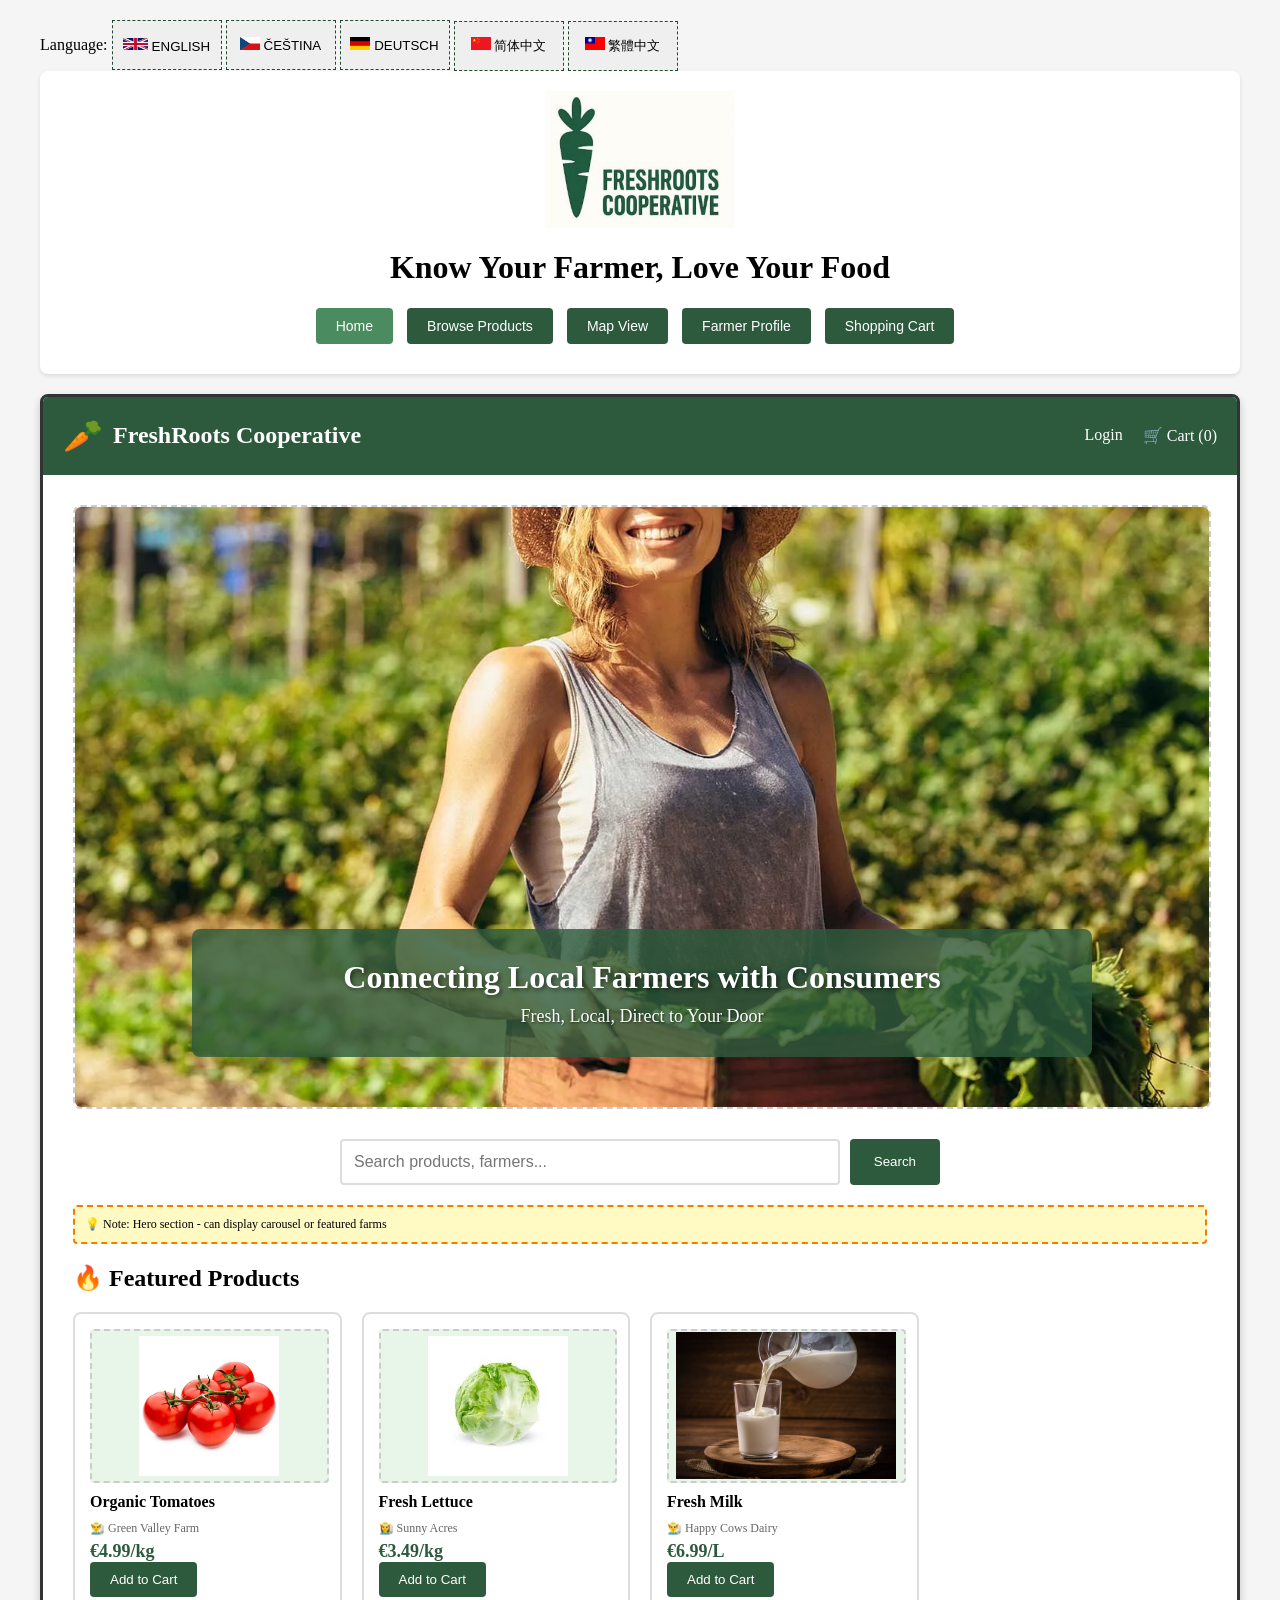
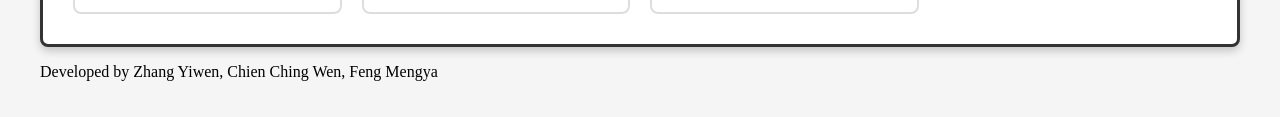
==== FreshRoots_Cooperative.html @ 84db430a "Add files via upload" ====
<!DOCTYPE html>
<html lang="en">
  <head>
    <meta charset="UTF-8" />
    <meta name="viewport" content="width=device-width, initial-scale=1.0" />
    <title>FreshRoots Paper Prototype</title>
    <link rel="stylesheet" href="style.css" />
  </head>
  <body>
    
    <div class="container">
      <div class="lan">
      <span>Language:</span>
      <button class="Language_button">
        <img src="img/language_en.png" width="25px"> ENGLISH</button>
      <button class="Language_button">
        <img src="img/language_cz.jpg" width="20px" alt=""> ČEŠTINA</button>
      <button class="Language_button">
        <img src="img/language_de.jpg" width="20px"> DEUTSCH</button>
      <button class="Language_button">
        <img src="img/language_cn.png" width="20px"> 简体中文</button>
      <button class="Language_button">
        <img src="img/language_cnt.png" width="20px"> 繁體中文</button>
    </div>
      <!-- Navigation Controls -->
      <div class="controls">
        <span>
          <img src="img/logo.png" id="logo" />
        </span>
        <h1 id="slogan">Know Your Farmer, Love Your Food</h1>
        <button onclick="showScreen('home')" class="active" id="btn-home">
          Home
        </button>
        <button onclick="showScreen('browse')" id="btn-browse">
          Browse Products
        </button>
        <button onclick="showScreen('map')" id="btn-map">Map View</button>
        <button onclick="showScreen('farmer')" id="btn-farmer">
          Farmer Profile
        </button>
        <button onclick="showScreen('cart')" id="btn-cart">
          Shopping Cart
        </button>
      </div>

      <!-- HOME PAGE -->
      <div id="home" class="screen active">
        <div class="header">
          <div class="logo">FreshRoots Cooperative</div>
          <div class="nav">
            <div class="nav-item">
                <a href="login.html">Login</a>
            </div>
            <div class="nav-item">🛒 Cart (0)</div>
          </div>
        </div>
        <div class="content">
          <div class="carousel-container">
            <div class="carousel">
              <div class="carousel-slide active">
                  <img src="img/farmer_org.jpg" alt="Fresh Vegetables">
                  <div class="carousel-caption">
                      <h1>Connecting Local Farmers with Consumers</h1>
                      <p>Fresh, Local, Direct to Your Door</p>
                  </div>
              </div>
              <div class="carousel-slide">
                  <img src="img/organic.jpg" alt="Organic Fruits">
                  <div class="carousel-caption">
                      <h1>Farm Fresh Organic Produce</h1>
                      <p>Straight from the farm to your table</p>
                  </div>
              </div>
              <div class="carousel-slide">
                  <img src="img/delivery.jpg" alt="Happy Farmers">
                  <div class="carousel-caption">
                      <h1>Fast delivery, enjoy your organic life ASAP
                      </h1>
                      <p>Building sustainable communities together</p>
                  </div>
              </div>
          </div>
          <!-- Carousel dots -->
          <div class="carousel-dots">
            <span class="dot active" onclick="goToSlide(0)"></span>
            <span class="dot" onclick="goToSlide(1)"></span>
            <span class="dot" onclick="goToSlide(2)"></span>
          </div>
        </div>

          <div class="search-bar">
            <input type="text" placeholder="Search products, farmers..." />
            <button>Search</button>
          </div>
          <div class="annotation">
            💡 Note: Hero section - can display carousel or featured farms
          </div>
          <h2>🔥 Featured Products</h2>
          <div class="product-grid">
            <div class="product-card">
              <div class="product-image">
                <img src="img/tomato.jpg" width="140px" />
              </div>
              <div class="product-name">Organic Tomatoes</div>
              <div class="farmer-info">👨‍🌾 Green Valley Farm</div>
              <div class="product-price">€4.99/kg</div>
              <button class="btn-primary">Add to Cart</button>
            </div>
            <div class="product-card">
              <div class="product-image">
                <img src="img/lettuce.jpg" width="140px">
              </div>
              <div class="product-name">Fresh Lettuce</div>
              <div class="farmer-info">👩‍🌾 Sunny Acres</div>
              <div class="product-price">€3.49/kg</div>
              <button class="btn-primary">Add to Cart</button>
            </div>
            <div class="product-card">
              <div class="product-image">
                <img src="img/milk.jpg" width="220px">
              </div>
              <div class="product-name">Fresh Milk</div>
              <div class="farmer-info">👨‍🌾 Happy Cows Dairy</div>
              <div class="product-price">€6.99/L</div>
              <button class="btn-primary">Add to Cart</button>
            </div>
          </div>
        </div>
      </div>

      <!-- BROWSE PRODUCTS PAGE -->
      <div id="browse" class="screen">
        <div class="header">
          <div class="logo">FreshRoots Cooperative</div>
          <div class="nav">
            <div class="nav-item">Home</div>
            <div class="nav-item">Login</div>
            <div class="nav-item">🛒 Cart (0)</div>
          </div>
        </div>
        <div class="content">
          <h1>Browse Local Products</h1>
          <div class="filter-section">
            <strong>Filter by:</strong>
            <button class="filter-btn">🍎 Fruits</button>
            <button class="filter-btn">🥕 Vegetables</button>
            <button class="filter-btn">🥛 Dairy</button>
            <button class="filter-btn">🥚 Eggs</button>
            <button class="filter-btn">📍 Distance < 10 km</button>
          </div>
          <div class="annotation">
            💡 Note: Interactive filtering system - filter by product category
            or distance
          </div>
          <div class="product-grid">
            <div class="product-card">
              <div class="product-image">
                <img src="img/strawberry.jpg" height="140px">
              </div>
              <div class="product-name">Organic Strawberries</div>
              <div class="farmer-info">👩‍🌾 Berry Best Farm · 5 kms</div>
              <div class="product-price">€5.99/box</div>
              <button class="btn-primary">Add to Cart</button>
            </div>
            <div class="product-card">
              <div class="product-image">
                <img src="img/carrots.jpg" height="140px">
              </div>
              <div class="product-name">Rainbow Carrots</div>
              <div class="farmer-info">👨‍🌾 Root Harvest · 3 kms</div>
              <div class="product-price">€3.99/kg</div>
              <button class="btn-primary">Add to Cart</button>
            </div>
            <div class="product-card">
              <div class="product-image">
                <img src="img/bread.jpg" height="140px">
              </div>
              <div class="product-name">Artisan Bread</div>
              <div class="farmer-info">👨‍🍳 Artisan Bakery · 7 kms</div>
              <div class="product-price">€7.99/kg</div>
              <button class="btn-primary">Add to Cart</button>
            </div>
            <div class="product-card">
              <div class="product-image">
                <img src="img/eggs.jpg" height="130px">
              </div>
              <div class="product-name">Free-Range Eggs</div>
              <div class="farmer-info">👩‍🌾 Free Range Farm · 4 kms</div>
              <div class="product-price">€6.49/kg</div>
              <button class="btn-primary">Add to Cart</button>
            </div>
          </div>
        </div>
      </div>

      <!-- MAP VIEW PAGE -->
      <div id="map" class="screen">
        <div class="header">
          <div class="logo">FreshRoots Cooperative</div>
          <div class="nav">
            <div class="nav-item">Home</div>
            <div class="nav-item">Browse Products</div>
            <div class="nav-item">🛒 Cart (0)</div>
          </div>
        </div>
        <div class="content">
          <h1>📍 Farmers Near You</h1>
          <div class="map-container">
            <img src="img/map.png" height="400px" width="100%">
          </div>
          <div class="filter-section">
            <strong>Map Filters:</strong>
            <button class="filter-btn">🍎 Fruit Farms</button>
            <button class="filter-btn">🥕 Vegetable Farms</button>
            <button class="filter-btn">🥛 Dairy Farms</button>
            <button class="filter-btn">📏 Within 5 kms</button>
            <button class="filter-btn">📏 Within 10 kms</button>
          </div>
          <h3>Farms on Map:</h3>
          <div class="product-grid">
            <div class="product-card">
              <div class="product-image">
                <img src="img/farm2.jpg" height="130px">
              </div>
              <div class="product-name">Green Valley Farm</div>
              <div class="farmer-info">📍 2.3 km · Vegetables, Fruits</div>
              <button class="btn-primary">View Farm</button>
            </div>
            <div class="product-card">
              <div class="product-image">
                <img src="img/farm3.jpg" height="140px">
              </div>
              <div class="product-name">Sunny Acres</div>
              <div class="farmer-info">📍 4.7 km · Vegetables</div>
              <button class="btn-primary">View Farm</button>
            </div>
            <div class="product-card">
              <div class="product-image">
                <img src="img/farm1.jpg" height="120px">
              </div>
              <div class="product-name">Happy Cows Dairy</div>
              <div class="farmer-info">📍 6.1 km · Dairy Products</div>
              <button class="btn-primary">View Farm</button>
            </div>
          </div>
        </div>
      </div>

      <!-- FARMER PROFILE PAGE -->
      <div id="farmer" class="screen">
        <div class="header">
          <div class="logo">FreshRoots Cooperative</div>
          <div class="nav">
            <div class="nav-item">Home</div>
            <div class="nav-item">Browse Products</div>
            <div class="nav-item">🛒 Cart (0)</div>
          </div>
        </div>
        <div class="content">
          <div class="farmer-profile">
            <div>
              <div class="farmer-avatar">
                <img src="img/farmer.jpg" height="130px">
              </div>
            </div>
            <div class="farmer-details">
              <h2>Green Valley Farm</h2>
              <p>📍 Distance: 2.3 km</p>
              <p>📞 Phone: +420 776 487 325</p>
              <p>📧 Email: jamesGreenValley@gmail.com</p>
              <p>📸 INSTAGRAM: greenvalleyfarmpraha</p>
              <p>🌱 Farming Method: Certified Organic</p>
              <div class="annotation">
                💡 Note: Farmer profile page - displays photos and detailed
                information
              </div>
              <h3>About Our Farm</h3>
              <p>
                We are a family-run organic farm focused on growing fresh
                seasonal vegetables and fruits. Operating locally for over 20
                kg.
              </p>
              <button class="btn-primary">Follow Farm</button>
              <button class="btn-primary">Send Message</button>
            </div>
          </div>
          <h3>🛒 Our Products</h3>
          <div class="product-grid">
            <div class="product-card">
              <div class="product-image">
                <img src="img/tomato.jpg" height="140px" >
              </div>
              <div class="product-name">Organic Tomatoes</div>
              <div class="product-price">€4.99/kg</div>
              <button class="btn-primary">Add to Cart</button>
            </div>
            <div class="product-card">
              <div class="product-image">
                <img src="img/cucumber.jpg" height="140px">
              </div>
              <div class="product-name">Fresh Cucumbers</div>
              <div class="product-price">€2.99/kg</div>
              <button class="btn-primary">Add to Cart</button>
            </div>
            <div class="product-card">
              <div class="product-image">
                <img src="img/corn.jpg" height="140px">
              </div>
              <div class="product-name">Sweet Corn</div>
              <div class="product-price">€3.49/6 kg</div>
              <button class="btn-primary">Add to Cart</button>
            </div>
          </div>
        </div>
      </div>

      <!-- SHOPPING CART PAGE -->
      <div id="cart" class="screen">
        <div class="header">
          <div class="logo">FreshRoots Cooperative</div>
          <div class="nav">
            <div class="nav-item">Home</div>
            <div class="nav-item">Continue Shopping</div>
          </div>
        </div>
        <div class="content">
          <h1>🛒 My Shopping Cart</h1>
          <div class="annotation">
            💡 Note: Registered users can manage shopping cart and orders
          </div>
          <div class="cart-item">
            <div>
              <strong>🍅 Organic Tomatoes</strong>
              <div class="farmer-info">Green Valley Farm</div>
            </div>
            <div>
              <input
                type="number"
                value="2"
                style="width: 50px; padding: 5px"
              />
              kg
            </div>
            <div>
              <strong>€9.98</strong>
              <button
                style="
                  margin-left: 10px;
                  color: red;
                  border: none;
                  background: none;
                  cursor: pointer;
                "
              >
                🗑️
              </button>
            </div>
          </div>
          <div class="cart-item">
            <div>
              <strong>🥬 Fresh Lettuce</strong>
              <div class="farmer-info">Sunny Acres</div>
            </div>
            <div>
              <input
                type="number"
                value="1"
                style="width: 50px; padding: 5px"
              />
              kg
            </div>
            <div>
              <strong>€3.49</strong>
              <button
                style="
                  margin-left: 10px;
                  color: red;
                  border: none;
                  background: none;
                  cursor: pointer;
                "
              >
                🗑️
              </button>
            </div>
          </div>
          <div class="cart-item">
            <div>
              <strong>🥛 Fresh Milk</strong>
              <div class="farmer-info">Happy Cows Dairy</div>
            </div>
            <div>
              <input
                type="number"
                value="1"
                style="width: 50px; padding: 5px"
              />
              L
            </div>
            <div>
              <strong>€6.99</strong>
              <button
                style="
                  margin-left: 10px;
                  color: red;
                  border: none;
                  background: none;
                  cursor: pointer;
                "
              >
                🗑️
              </button>
            </div>
          </div>
          <div class="cart-summary">
            <h3>Order Summary</h3>
            <div
              style="
                display: flex;
                justify-content: space-between;
                margin: 10px 0;
              "
            >
              <span>Subtotal:</span>
              <strong>€20.46</strong>
            </div>
            <div
              style="
                display: flex;
                justify-content: space-between;
                margin: 10px 0;
              "
            >
              <span>Delivery Fee:</span>
              <strong>€3.00</strong>
            </div>
            <hr />
            <div
              style="
                display: flex;
                justify-content: space-between;
                margin: 10px 0;
                font-size: 20px;
              "
            >
              <strong>Total:</strong>
              <strong style="color: #2d5a3d">€23.46</strong>
            </div>
            <button
              class="btn-primary"
              style="
                width: 100%;
                padding: 15px;
                font-size: 16px;
                margin-top: 10px;
              "
            >
              Proceed to Checkout
            </button>
          </div>
        </div>
      </div>
      <p>Developed by Zhang Yiwen, Chien Ching Wen, Feng Mengya</p>
    </div>
    <script src="script.js"></script>
  </body>
</html>
---- style.css ----
body {
    font-family:Verdana ;
    background-color: #f5f5f5;
    padding: 20px;
    margin: 0;
}
#logo {
    display: block;
    margin: 0 auto; 
}
#slogan{
    font-family: Comic Sans MS;
    text-align: center;
}
.container {
    max-width: 1200px;
    margin: 0 auto;
}
.controls {
    background: white;
    padding: 20px;
    border-radius: 8px;
    margin-bottom: 20px;
    box-shadow: 0 2px 4px rgba(0,0,0,0.1);
    text-align: center;
}
.controls button {
    padding: 10px 20px;
    margin-right: 10px;
    margin-bottom: 10px;
    background: #2d5a3d;
    color: white;
    border: none;
    border-radius: 4px;
    cursor: pointer;
    font-size: 14px;
}
.controls button:hover {
    background: #234a31;
}
.controls button.active {
    background: #4a8c5f;
}
.screen {
    background: white;
    border: 3px solid #333;
    border-radius: 8px;
    padding: 0;
    box-shadow: 0 4px 8px rgba(0,0,0,0.2);
    display: none;
}
.screen.active {
    display: block;
}
.header {
    background: #2d5a3d;
    color: white;
    padding: 20px;
    border-radius: 5px 5px 0 0;
    display: flex;
    justify-content: space-between;
    align-items: center;
}
.logo {
    font-size: 24px;
    font-weight: bold;
    display: flex;
    align-items: center;
}
.logo::before {
    content: "🥕";
    margin-right: 10px;
    font-size: 32px;
}
.nav {
    display: flex;
    gap: 20px;
}
.nav-item a {
    color: inherit;
    text-decoration: none;
    display: block;
    width: 100%;
    height: 100%;
}

.nav-item a:hover {
    color: white;
}
.content {
    padding: 30px;
    min-height: 500px;
}

.carousel-container {
    position: relative;
    width: 100%;
    height: 600px;
    overflow: hidden;
    border-radius: 8px;
    margin-bottom: 30px;
    border: 2px dashed #ccc;
}

.carousel {
    position: relative;
    width: 100%;
    height: 100%;
}

.carousel-slide {
    position: absolute;
    width: 100%;
    height: 100%;
    opacity: 0;
    transition: opacity 1s ease-in-out;
    display: flex;
    align-items: center;
    justify-content: center;
}

.carousel-slide.active {
    opacity: 1;
    z-index: 1;
}

.carousel-slide img {
    width: 100%;
    height: 100%;
    object-fit: cover;
}

.carousel-caption {
    position: absolute;
    bottom: 50px;
    left: 50%;
    transform: translateX(-50%);
    text-align: center;
    color: white;
    background: rgba(45, 90, 61, 0.8);
    padding: 30px 50px;
    border-radius: 8px;
    width: 80%;
    max-width: 800px;
}

.carousel-caption h1 {
    margin: 0 0 10px 0;
    font-size: 32px;
    text-shadow: 2px 2px 4px rgba(0,0,0,0.5);
}

.carousel-caption p {
    margin: 0;
    font-size: 18px;
    text-shadow: 1px 1px 2px rgba(0,0,0,0.5);
}

.search-bar {
    max-width: 600px;
    margin: 20px auto;
    display: flex;
    gap: 10px;
}
.search-bar input {
    flex: 1;
    padding: 12px;
    border: 2px solid #ddd;
    border-radius: 4px;
    font-size: 16px;
}
.search-bar button {
    padding: 12px 24px;
    background: #2d5a3d;
    color: white;
    border: none;
    border-radius: 4px;
    cursor: pointer;
}
.filter-section {
    display: flex;
    gap: 15px;
    margin: 20px 0;
    padding: 15px;
    background: #f9f9f9;
    border: 2px dashed #ddd;
    border-radius: 8px;
}
.filter-btn {
    padding: 8px 16px;
    background: white;
    border: 2px solid #2d5a3d;
    border-radius: 20px;
    cursor: pointer;
}
.product-grid {
    display: grid;
    grid-template-columns: repeat(auto-fill, minmax(250px, 1fr));
    gap: 20px;
    margin-top: 20px;
}
.product-card {
    border: 2px solid #ddd;
    border-radius: 8px;
    padding: 15px;
    background: white;
}
.product-image {
    width: 100%;
    height: 150px;
    background: #e8f5e9;
    border: 2px dashed #ccc;
    border-radius: 4px;
    display: flex;
    align-items: center;
    justify-content: center;
    font-size: 48px;
    margin-bottom: 10px;
}
.product-name {
    font-weight: bold;
    margin: 10px 0;
}
.product-price {
    color: #2d5a3d;
    font-size: 18px;
    font-weight: bold;
}
.farmer-info {
    font-size: 12px;
    color: #666;
    margin: 5px 0;
}
.map-container {
    width: 100%;
    height: 400px;
    background: #e3f2fd;
    border: 2px dashed #666;
    border-radius: 8px;
    display: flex;
    align-items: center;
    justify-content: center;
    font-size: 24px;
    color: #666;
    margin: 20px 0;
}
.farmer-profile {
    display: grid;
    grid-template-columns: 200px 1fr;
    gap: 30px;
    margin-top: 20px;
}
.farmer-avatar {
    width: 200px;
    height: 200px;
    background: #e8f5e9;
    border: 2px dashed #ccc;
    border-radius: 8px;
    display: flex;
    align-items: center;
    justify-content: center;
    font-size: 64px;
}
.farmer-details h2 {
    margin-top: 0;
    color: #2d5a3d;
}
.btn-primary {
    background: #2d5a3d;
    color: white;
    padding: 10px 20px;
    border: none;
    border-radius: 4px;
    cursor: pointer;
    margin-right: 10px;
}
.cart-item {
    display: flex;
    justify-content: space-between;
    padding: 15px;
    border: 2px solid #ddd;
    border-radius: 8px;
    margin-bottom: 10px;
    background: white;
}
.cart-summary {
    background: #f9f9f9;
    padding: 20px;
    border: 2px solid #2d5a3d;
    border-radius: 8px;
    margin-top: 20px;
}
.annotation {
    background: #fff9c4;
    border: 2px dashed #f57c00;
    padding: 10px;
    margin: 10px 0;
    border-radius: 4px;
    font-size: 12px;
}

.Language_button{
    width: 110px;
    height: 50px;
    border: #234a31 dashed 1px;
}

.Language_button:hover {
  background-color: #e8f5e9;
}
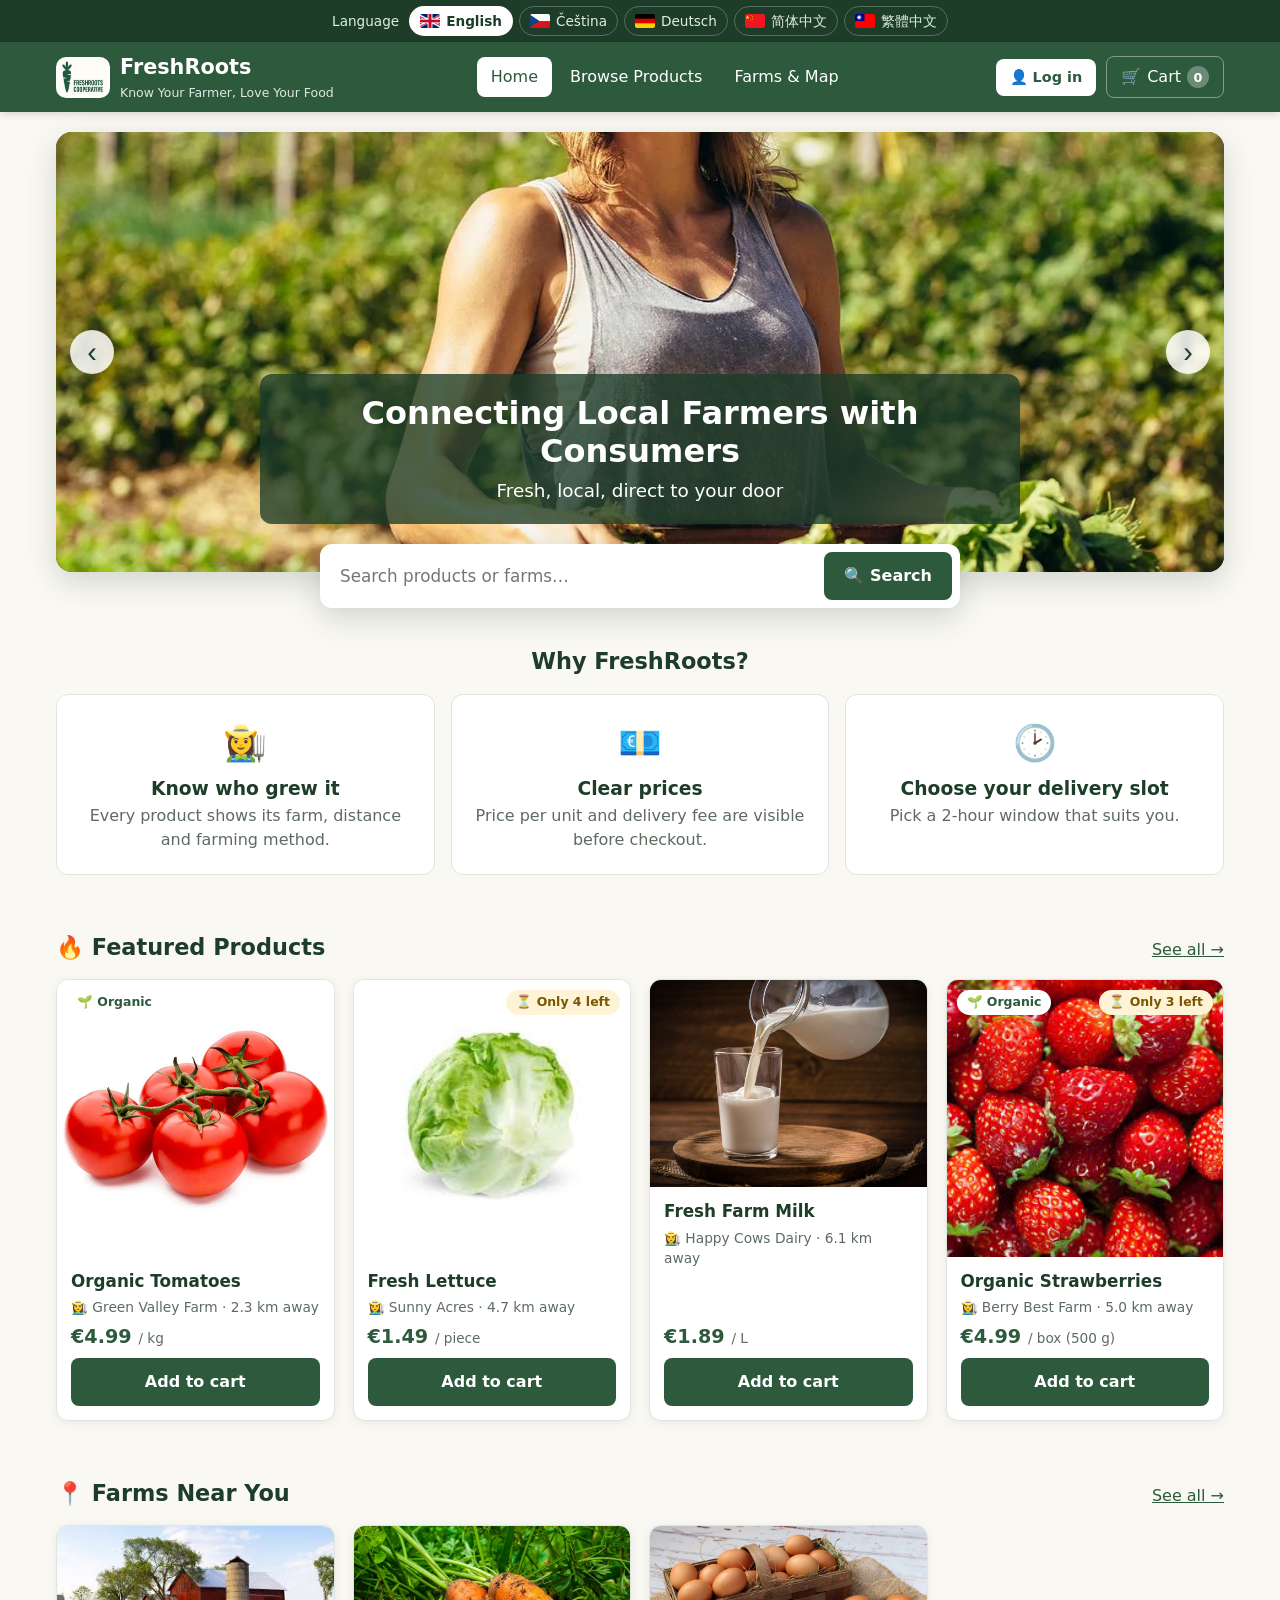
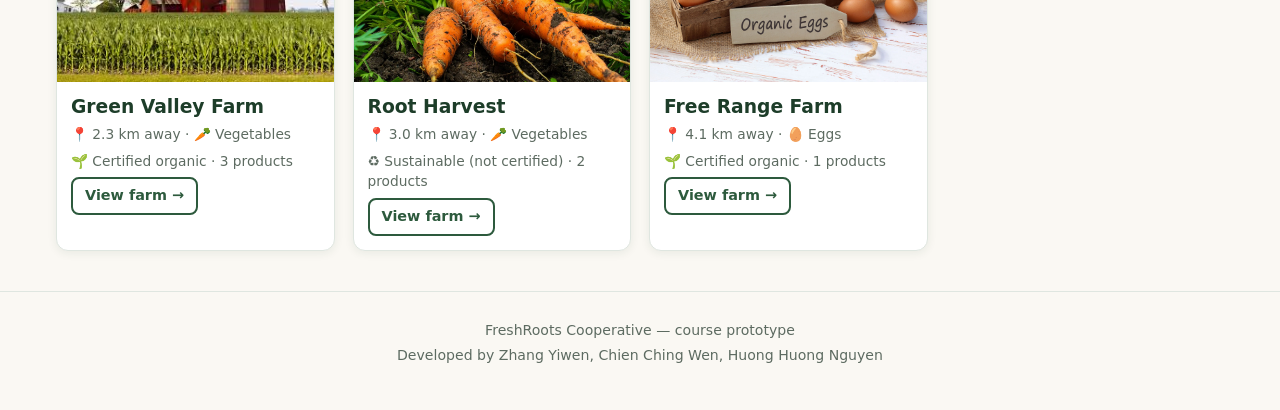
==== commit 804e618a: "Turn paper prototype into working two-sided marketplace (Exercises 3-4) - Shop: search, category/dis" ====
--- a/FreshRoots_Cooperative.html
+++ b/FreshRoots_Cooperative.html
@@ -1,467 +1,57 @@
-<!DOCTYPE html>
-<html lang="en">
-  <head>
-    <meta charset="UTF-8" />
-    <meta name="viewport" content="width=device-width, initial-scale=1.0" />
-    <title>FreshRoots Paper Prototype</title>
-    <link rel="stylesheet" href="style.css" />
-  </head>
-  <body>
-    
-    <div class="container">
-      <div class="lan">
-      <span>Language:</span>
-      <button class="Language_button">
-        <img src="img/language_en.png" width="25px"> ENGLISH</button>
-      <button class="Language_button">
-        <img src="img/language_cz.jpg" width="20px" alt=""> ČEŠTINA</button>
-      <button class="Language_button">
-        <img src="img/language_de.jpg" width="20px"> DEUTSCH</button>
-      <button class="Language_button">
-        <img src="img/language_cn.png" width="20px"> 简体中文</button>
-      <button class="Language_button">
-        <img src="img/language_cnt.png" width="20px"> 繁體中文</button>
-    </div>
-      <!-- Navigation Controls -->
-      <div class="controls">
-        <span>
-          <img src="img/logo.png" id="logo" />
-        </span>
-        <h1 id="slogan">Know Your Farmer, Love Your Food</h1>
-        <button onclick="showScreen('home')" class="active" id="btn-home">
-          Home
-        </button>
-        <button onclick="showScreen('browse')" id="btn-browse">
-          Browse Products
-        </button>
-        <button onclick="showScreen('map')" id="btn-map">Map View</button>
-        <button onclick="showScreen('farmer')" id="btn-farmer">
-          Farmer Profile
-        </button>
-        <button onclick="showScreen('cart')" id="btn-cart">
-          Shopping Cart
-        </button>
-      </div>
-
-      <!-- HOME PAGE -->
-      <div id="home" class="screen active">
-        <div class="header">
-          <div class="logo">FreshRoots Cooperative</div>
-          <div class="nav">
-            <div class="nav-item">
-                <a href="login.html">Login</a>
-            </div>
-            <div class="nav-item">🛒 Cart (0)</div>
-          </div>
-        </div>
-        <div class="content">
-          <div class="carousel-container">
-            <div class="carousel">
-              <div class="carousel-slide active">
-                  <img src="img/farmer_org.jpg" alt="Fresh Vegetables">
-                  <div class="carousel-caption">
-                      <h1>Connecting Local Farmers with Consumers</h1>
-                      <p>Fresh, Local, Direct to Your Door</p>
-                  </div>
-              </div>
-              <div class="carousel-slide">
-                  <img src="img/organic.jpg" alt="Organic Fruits">
-                  <div class="carousel-caption">
-                      <h1>Farm Fresh Organic Produce</h1>
-                      <p>Straight from the farm to your table</p>
-                  </div>
-              </div>
-              <div class="carousel-slide">
-                  <img src="img/delivery.jpg" alt="Happy Farmers">
-                  <div class="carousel-caption">
-                      <h1>Fast delivery, enjoy your organic life ASAP
-                      </h1>
-                      <p>Building sustainable communities together</p>
-                  </div>
-              </div>
-          </div>
-          <!-- Carousel dots -->
-          <div class="carousel-dots">
-            <span class="dot active" onclick="goToSlide(0)"></span>
-            <span class="dot" onclick="goToSlide(1)"></span>
-            <span class="dot" onclick="goToSlide(2)"></span>
-          </div>
-        </div>
-
-          <div class="search-bar">
-            <input type="text" placeholder="Search products, farmers..." />
-            <button>Search</button>
-          </div>
-          <div class="annotation">
-            💡 Note: Hero section - can display carousel or featured farms
-          </div>
-          <h2>🔥 Featured Products</h2>
-          <div class="product-grid">
-            <div class="product-card">
-              <div class="product-image">
-                <img src="img/tomato.jpg" width="140px" />
-              </div>
-              <div class="product-name">Organic Tomatoes</div>
-              <div class="farmer-info">👨‍🌾 Green Valley Farm</div>
-              <div class="product-price">€4.99/kg</div>
-              <button class="btn-primary">Add to Cart</button>
-            </div>
-            <div class="product-card">
-              <div class="product-image">
-                <img src="img/lettuce.jpg" width="140px">
-              </div>
-              <div class="product-name">Fresh Lettuce</div>
-              <div class="farmer-info">👩‍🌾 Sunny Acres</div>
-              <div class="product-price">€3.49/kg</div>
-              <button class="btn-primary">Add to Cart</button>
-            </div>
-            <div class="product-card">
-              <div class="product-image">
-                <img src="img/milk.jpg" width="220px">
-              </div>
-              <div class="product-name">Fresh Milk</div>
-              <div class="farmer-info">👨‍🌾 Happy Cows Dairy</div>
-              <div class="product-price">€6.99/L</div>
-              <button class="btn-primary">Add to Cart</button>
-            </div>
-          </div>
-        </div>
-      </div>
-
-      <!-- BROWSE PRODUCTS PAGE -->
-      <div id="browse" class="screen">
-        <div class="header">
-          <div class="logo">FreshRoots Cooperative</div>
-          <div class="nav">
-            <div class="nav-item">Home</div>
-            <div class="nav-item">Login</div>
-            <div class="nav-item">🛒 Cart (0)</div>
-          </div>
-        </div>
-        <div class="content">
-          <h1>Browse Local Products</h1>
-          <div class="filter-section">
-            <strong>Filter by:</strong>
-            <button class="filter-btn">🍎 Fruits</button>
-            <button class="filter-btn">🥕 Vegetables</button>
-            <button class="filter-btn">🥛 Dairy</button>
-            <button class="filter-btn">🥚 Eggs</button>
-            <button class="filter-btn">📍 Distance < 10 km</button>
-          </div>
-          <div class="annotation">
-            💡 Note: Interactive filtering system - filter by product category
-            or distance
-          </div>
-          <div class="product-grid">
-            <div class="product-card">
-              <div class="product-image">
-                <img src="img/strawberry.jpg" height="140px">
-              </div>
-              <div class="product-name">Organic Strawberries</div>
-              <div class="farmer-info">👩‍🌾 Berry Best Farm · 5 kms</div>
-              <div class="product-price">€5.99/box</div>
-              <button class="btn-primary">Add to Cart</button>
-            </div>
-            <div class="product-card">
-              <div class="product-image">
-                <img src="img/carrots.jpg" height="140px">
-              </div>
-              <div class="product-name">Rainbow Carrots</div>
-              <div class="farmer-info">👨‍🌾 Root Harvest · 3 kms</div>
-              <div class="product-price">€3.99/kg</div>
-              <button class="btn-primary">Add to Cart</button>
-            </div>
-            <div class="product-card">
-              <div class="product-image">
-                <img src="img/bread.jpg" height="140px">
-              </div>
-              <div class="product-name">Artisan Bread</div>
-              <div class="farmer-info">👨‍🍳 Artisan Bakery · 7 kms</div>
-              <div class="product-price">€7.99/kg</div>
-              <button class="btn-primary">Add to Cart</button>
-            </div>
-            <div class="product-card">
-              <div class="product-image">
-                <img src="img/eggs.jpg" height="130px">
-              </div>
-              <div class="product-name">Free-Range Eggs</div>
-              <div class="farmer-info">👩‍🌾 Free Range Farm · 4 kms</div>
-              <div class="product-price">€6.49/kg</div>
-              <button class="btn-primary">Add to Cart</button>
-            </div>
-          </div>
-        </div>
-      </div>
-
-      <!-- MAP VIEW PAGE -->
-      <div id="map" class="screen">
-        <div class="header">
-          <div class="logo">FreshRoots Cooperative</div>
-          <div class="nav">
-            <div class="nav-item">Home</div>
-            <div class="nav-item">Browse Products</div>
-            <div class="nav-item">🛒 Cart (0)</div>
-          </div>
-        </div>
-        <div class="content">
-          <h1>📍 Farmers Near You</h1>
-          <div class="map-container">
-            <img src="img/map.png" height="400px" width="100%">
-          </div>
-          <div class="filter-section">
-            <strong>Map Filters:</strong>
-            <button class="filter-btn">🍎 Fruit Farms</button>
-            <button class="filter-btn">🥕 Vegetable Farms</button>
-            <button class="filter-btn">🥛 Dairy Farms</button>
-            <button class="filter-btn">📏 Within 5 kms</button>
-            <button class="filter-btn">📏 Within 10 kms</button>
-          </div>
-          <h3>Farms on Map:</h3>
-          <div class="product-grid">
-            <div class="product-card">
-              <div class="product-image">
-                <img src="img/farm2.jpg" height="130px">
-              </div>
-              <div class="product-name">Green Valley Farm</div>
-              <div class="farmer-info">📍 2.3 km · Vegetables, Fruits</div>
-              <button class="btn-primary">View Farm</button>
-            </div>
-            <div class="product-card">
-              <div class="product-image">
-                <img src="img/farm3.jpg" height="140px">
-              </div>
-              <div class="product-name">Sunny Acres</div>
-              <div class="farmer-info">📍 4.7 km · Vegetables</div>
-              <button class="btn-primary">View Farm</button>
-            </div>
-            <div class="product-card">
-              <div class="product-image">
-                <img src="img/farm1.jpg" height="120px">
-              </div>
-              <div class="product-name">Happy Cows Dairy</div>
-              <div class="farmer-info">📍 6.1 km · Dairy Products</div>
-              <button class="btn-primary">View Farm</button>
-            </div>
-          </div>
-        </div>
-      </div>
-
-      <!-- FARMER PROFILE PAGE -->
-      <div id="farmer" class="screen">
-        <div class="header">
-          <div class="logo">FreshRoots Cooperative</div>
-          <div class="nav">
-            <div class="nav-item">Home</div>
-            <div class="nav-item">Browse Products</div>
-            <div class="nav-item">🛒 Cart (0)</div>
-          </div>
-        </div>
-        <div class="content">
-          <div class="farmer-profile">
-            <div>
-              <div class="farmer-avatar">
-                <img src="img/farmer.jpg" height="130px">
-              </div>
-            </div>
-            <div class="farmer-details">
-              <h2>Green Valley Farm</h2>
-              <p>📍 Distance: 2.3 km</p>
-              <p>📞 Phone: +420 776 487 325</p>
-              <p>📧 Email: jamesGreenValley@gmail.com</p>
-              <p>📸 INSTAGRAM: greenvalleyfarmpraha</p>
-              <p>🌱 Farming Method: Certified Organic</p>
-              <div class="annotation">
-                💡 Note: Farmer profile page - displays photos and detailed
-                information
-              </div>
-              <h3>About Our Farm</h3>
-              <p>
-                We are a family-run organic farm focused on growing fresh
-                seasonal vegetables and fruits. Operating locally for over 20
-                kg.
-              </p>
-              <button class="btn-primary">Follow Farm</button>
-              <button class="btn-primary">Send Message</button>
-            </div>
-          </div>
-          <h3>🛒 Our Products</h3>
-          <div class="product-grid">
-            <div class="product-card">
-              <div class="product-image">
-                <img src="img/tomato.jpg" height="140px" >
-              </div>
-              <div class="product-name">Organic Tomatoes</div>
-              <div class="product-price">€4.99/kg</div>
-              <button class="btn-primary">Add to Cart</button>
-            </div>
-            <div class="product-card">
-              <div class="product-image">
-                <img src="img/cucumber.jpg" height="140px">
-              </div>
-              <div class="product-name">Fresh Cucumbers</div>
-              <div class="product-price">€2.99/kg</div>
-              <button class="btn-primary">Add to Cart</button>
-            </div>
-            <div class="product-card">
-              <div class="product-image">
-                <img src="img/corn.jpg" height="140px">
-              </div>
-              <div class="product-name">Sweet Corn</div>
-              <div class="product-price">€3.49/6 kg</div>
-              <button class="btn-primary">Add to Cart</button>
-            </div>
-          </div>
-        </div>
-      </div>
-
-      <!-- SHOPPING CART PAGE -->
-      <div id="cart" class="screen">
-        <div class="header">
-          <div class="logo">FreshRoots Cooperative</div>
-          <div class="nav">
-            <div class="nav-item">Home</div>
-            <div class="nav-item">Continue Shopping</div>
-          </div>
-        </div>
-        <div class="content">
-          <h1>🛒 My Shopping Cart</h1>
-          <div class="annotation">
-            💡 Note: Registered users can manage shopping cart and orders
-          </div>
-          <div class="cart-item">
-            <div>
-              <strong>🍅 Organic Tomatoes</strong>
-              <div class="farmer-info">Green Valley Farm</div>
-            </div>
-            <div>
-              <input
-                type="number"
-                value="2"
-                style="width: 50px; padding: 5px"
-              />
-              kg
-            </div>
-            <div>
-              <strong>€9.98</strong>
-              <button
-                style="
-                  margin-left: 10px;
-                  color: red;
-                  border: none;
-                  background: none;
-                  cursor: pointer;
-                "
-              >
-                🗑️
-              </button>
-            </div>
-          </div>
-          <div class="cart-item">
-            <div>
-              <strong>🥬 Fresh Lettuce</strong>
-              <div class="farmer-info">Sunny Acres</div>
-            </div>
-            <div>
-              <input
-                type="number"
-                value="1"
-                style="width: 50px; padding: 5px"
-              />
-              kg
-            </div>
-            <div>
-              <strong>€3.49</strong>
-              <button
-                style="
-                  margin-left: 10px;
-                  color: red;
-                  border: none;
-                  background: none;
-                  cursor: pointer;
-                "
-              >
-                🗑️
-              </button>
-            </div>
-          </div>
-          <div class="cart-item">
-            <div>
-              <strong>🥛 Fresh Milk</strong>
-              <div class="farmer-info">Happy Cows Dairy</div>
-            </div>
-            <div>
-              <input
-                type="number"
-                value="1"
-                style="width: 50px; padding: 5px"
-              />
-              L
-            </div>
-            <div>
-              <strong>€6.99</strong>
-              <button
-                style="
-                  margin-left: 10px;
-                  color: red;
-                  border: none;
-                  background: none;
-                  cursor: pointer;
-                "
-              >
-                🗑️
-              </button>
-            </div>
-          </div>
-          <div class="cart-summary">
-            <h3>Order Summary</h3>
-            <div
-              style="
-                display: flex;
-                justify-content: space-between;
-                margin: 10px 0;
-              "
-            >
-              <span>Subtotal:</span>
-              <strong>€20.46</strong>
-            </div>
-            <div
-              style="
-                display: flex;
-                justify-content: space-between;
-                margin: 10px 0;
-              "
-            >
-              <span>Delivery Fee:</span>
-              <strong>€3.00</strong>
-            </div>
-            <hr />
-            <div
-              style="
-                display: flex;
-                justify-content: space-between;
-                margin: 10px 0;
-                font-size: 20px;
-              "
-            >
-              <strong>Total:</strong>
-              <strong style="color: #2d5a3d">€23.46</strong>
-            </div>
-            <button
-              class="btn-primary"
-              style="
-                width: 100%;
-                padding: 15px;
-                font-size: 16px;
-                margin-top: 10px;
-              "
-            >
-              Proceed to Checkout
-            </button>
-          </div>
-        </div>
-      </div>
-      <p>Developed by Zhang Yiwen, Chien Ching Wen, Feng Mengya</p>
-    </div>
-    <script src="script.js"></script>
-  </body>
-</html>
+<!doctype html>
+<html lang="en">
+  <head>
+    <meta charset="UTF-8" />
+    <meta name="viewport" content="width=device-width, initial-scale=1.0" />
+    <title>FreshRoots Cooperative</title>
+    <link rel="icon" href="img/logo.png" />
+    <link rel="stylesheet" href="style.css" />
+  </head>
+  <body>
+    <a class="skip-link" href="#view">Skip to content</a>
+
+    <!-- Language bar: all five languages always visible (usability problem P4) -->
+    <div class="lang-bar" id="lang-bar" role="group" aria-label="Language"></div>
+
+    <header class="site-header">
+      <div class="header-inner">
+        <a class="brand" href="#/home">
+          <img src="img/logo.png" alt="" />
+          <span class="brand-text">
+            <strong>FreshRoots</strong>
+            <small data-i18n="slogan">Know Your Farmer, Love Your Food</small>
+          </span>
+        </a>
+
+        <nav class="main-nav" aria-label="Main">
+          <a href="#/home" data-route="home" data-i18n="nav_home">Home</a>
+          <a href="#/browse" data-route="browse" data-i18n="nav_browse">Browse Products</a>
+          <a href="#/map" data-route="map" data-i18n="nav_map">Farms &amp; Map</a>
+        </nav>
+
+        <div class="header-actions">
+          <div id="account-slot"></div>
+          <a href="#/cart" class="cart-link" data-route="cart">
+            <span aria-hidden="true">🛒</span>
+            <span data-i18n="nav_cart">Cart</span>
+            <span class="cart-badge" id="cart-badge">0</span>
+          </a>
+        </div>
+      </div>
+    </header>
+
+    <main id="view" tabindex="-1"></main>
+
+    <footer class="site-footer">
+      <p data-i18n="footer_note">FreshRoots Cooperative — course prototype</p>
+      <p><span data-i18n="footer_dev">Developed by</span> Zhang Yiwen, Chien Ching Wen, Huong Huong Nguyen</p>
+    </footer>
+
+    <div class="toast-wrap" id="toasts" aria-live="polite" aria-atomic="false"></div>
+    <div class="modal-backdrop" id="modal" hidden></div>
+
+    <script src="i18n.js"></script>
+    <script src="data.js"></script>
+    <script src="script.js"></script>
+  </body>
+</html>
--- a/style.css
+++ b/style.css
@@ -1,310 +1,1809 @@
+/* FreshRoots Cooperative — prototype styles */
+:root {
+  --green-900: #1d3d29;
+  --green-800: #2d5a3d;
+  --green-700: #357049;
+  --green-600: #4a8c5f;
+  --green-100: #e8f5e9;
+  --green-50: #f3faf4;
+  --cream: #faf8f3;
+  --ink: #1f2a22;
+  --muted: #5d6b61;
+  --line: #dfe6e0;
+  --danger: #c0392b;
+  --amber: #f0a020;
+  --radius: 12px;
+  --shadow: 0 2px 10px rgba(29, 61, 41, 0.08);
+  --shadow-lg: 0 10px 30px rgba(29, 61, 41, 0.18);
+  --font: "Segoe UI", system-ui, -apple-system, "Helvetica Neue", Arial, "PingFang SC", "Microsoft YaHei",
+    "Microsoft JhengHei", sans-serif;
+}
+
+* {
+  box-sizing: border-box;
+}
+html {
+  scroll-behavior: smooth;
+}
 body {
-    font-family:Verdana ;
-    background-color: #f5f5f5;
-    padding: 20px;
-    margin: 0;
-}
-#logo {
-    display: block;
-    margin: 0 auto; 
-}
-#slogan{
-    font-family: Comic Sans MS;
-    text-align: center;
-}
-.container {
-    max-width: 1200px;
-    margin: 0 auto;
-}
-.controls {
-    background: white;
-    padding: 20px;
-    border-radius: 8px;
-    margin-bottom: 20px;
-    box-shadow: 0 2px 4px rgba(0,0,0,0.1);
-    text-align: center;
-}
-.controls button {
-    padding: 10px 20px;
-    margin-right: 10px;
-    margin-bottom: 10px;
-    background: #2d5a3d;
-    color: white;
-    border: none;
-    border-radius: 4px;
-    cursor: pointer;
-    font-size: 14px;
-}
-.controls button:hover {
-    background: #234a31;
-}
-.controls button.active {
-    background: #4a8c5f;
-}
-.screen {
-    background: white;
-    border: 3px solid #333;
-    border-radius: 8px;
-    padding: 0;
-    box-shadow: 0 4px 8px rgba(0,0,0,0.2);
+  margin: 0;
+  font-family: var(--font);
+  font-size: 16px;
+  line-height: 1.5;
+  color: var(--ink);
+  background: var(--cream);
+}
+img {
+  max-width: 100%;
+  display: block;
+}
+a {
+  color: var(--green-800);
+}
+h1,
+h2,
+h3 {
+  line-height: 1.2;
+  color: var(--green-900);
+}
+h1 {
+  font-size: clamp(1.6rem, 3vw, 2.2rem);
+  margin: 0.4em 0 0.5em;
+}
+h2 {
+  font-size: 1.4rem;
+}
+.muted {
+  color: var(--muted);
+}
+.small {
+  font-size: 0.85rem;
+}
+.center {
+  text-align: center;
+}
+.lead {
+  font-size: 1.08rem;
+}
+:focus-visible {
+  outline: 3px solid var(--amber);
+  outline-offset: 2px;
+}
+.skip-link {
+  position: absolute;
+  left: -999px;
+  top: 0;
+  background: #fff;
+  padding: 8px 12px;
+  z-index: 100;
+}
+.skip-link:focus {
+  left: 8px;
+}
+
+/* ───── language bar ───── */
+.lang-bar {
+  display: flex;
+  flex-wrap: wrap;
+  justify-content: center;
+  align-items: center;
+  gap: 6px;
+  padding: 6px 16px;
+  background: var(--green-900);
+  color: #dfeee2;
+  font-size: 0.85rem;
+}
+.lang-label {
+  margin-right: 4px;
+}
+.lang-btn {
+  display: inline-flex;
+  align-items: center;
+  gap: 6px;
+  padding: 4px 10px;
+  border: 1px solid rgba(255, 255, 255, 0.25);
+  border-radius: 999px;
+  background: transparent;
+  color: inherit;
+  font: inherit;
+  cursor: pointer;
+}
+.lang-btn img {
+  width: 20px;
+  height: 14px;
+  object-fit: cover;
+  border-radius: 2px;
+}
+.lang-btn:hover {
+  background: rgba(255, 255, 255, 0.12);
+}
+.lang-btn.active {
+  background: #fff;
+  color: var(--green-900);
+  font-weight: 600;
+}
+
+/* ───── header ───── */
+.site-header {
+  position: sticky;
+  top: 0;
+  z-index: 20;
+  background: var(--green-800);
+  color: #fff;
+  box-shadow: 0 2px 8px rgba(0, 0, 0, 0.15);
+}
+.header-inner {
+  max-width: 1200px;
+  margin: 0 auto;
+  padding: 10px 16px;
+  display: flex;
+  align-items: center;
+  gap: 16px;
+  flex-wrap: wrap;
+}
+.brand {
+  display: flex;
+  align-items: center;
+  gap: 10px;
+  color: #fff;
+  text-decoration: none;
+}
+.brand img {
+  width: 54px;
+  background: #fff;
+  border-radius: 10px;
+  padding: 3px;
+}
+.brand-text {
+  display: flex;
+  flex-direction: column;
+}
+.brand-text strong {
+  font-size: 1.3rem;
+}
+.brand-text small {
+  font-size: 0.78rem;
+  opacity: 0.85;
+}
+.main-nav {
+  display: flex;
+  gap: 4px;
+  flex: 1;
+  justify-content: center;
+  flex-wrap: wrap;
+}
+.main-nav a,
+.cart-link {
+  white-space: nowrap;
+  color: #fff;
+  text-decoration: none;
+  padding: 8px 14px;
+  border-radius: 8px;
+  font-weight: 500;
+}
+.main-nav a:hover,
+.cart-link:hover {
+  background: rgba(255, 255, 255, 0.12);
+}
+.main-nav a.active,
+.cart-link.active {
+  background: #fff;
+  color: var(--green-800);
+}
+.header-actions {
+  display: flex;
+  align-items: center;
+  gap: 10px;
+}
+#account-slot {
+  display: flex;
+  align-items: center;
+  gap: 8px;
+}
+.hello {
+  font-size: 0.9rem;
+}
+.cart-link {
+  display: inline-flex;
+  align-items: center;
+  gap: 6px;
+  border: 1px solid rgba(255, 255, 255, 0.4);
+}
+.cart-badge {
+  min-width: 22px;
+  height: 22px;
+  padding: 0 6px;
+  border-radius: 11px;
+  background: var(--amber);
+  color: var(--green-900);
+  font-size: 0.8rem;
+  font-weight: 700;
+  display: inline-grid;
+  place-items: center;
+}
+.cart-badge.is-empty {
+  background: rgba(255, 255, 255, 0.3);
+  color: #fff;
+}
+.cart-link.active .cart-badge.is-empty {
+  background: var(--line);
+  color: var(--muted);
+}
+.cart-badge.bump {
+  animation: bump 0.4s ease;
+}
+@keyframes bump {
+  40% {
+    transform: scale(1.45);
+  }
+}
+
+/* ───── layout ───── */
+main:focus,
+main:focus-visible {
+  outline: none;
+}
+main {
+  max-width: 1200px;
+  margin: 0 auto;
+  padding: 0 16px 40px;
+  outline: none;
+}
+.page {
+  padding-top: 12px;
+}
+.section {
+  margin-top: 40px;
+}
+.section-head {
+  display: flex;
+  justify-content: space-between;
+  align-items: baseline;
+  gap: 12px;
+}
+.card {
+  background: #fff;
+  border: 1px solid var(--line);
+  border-radius: var(--radius);
+  box-shadow: var(--shadow);
+  padding: 20px;
+}
+
+/* ───── buttons ───── */
+.btn {
+  display: inline-flex;
+  align-items: center;
+  justify-content: center;
+  gap: 6px;
+  padding: 10px 18px;
+  border-radius: 8px;
+  border: 2px solid transparent;
+  font: inherit;
+  font-weight: 600;
+  cursor: pointer;
+  text-decoration: none;
+  transition: background 0.15s, transform 0.05s;
+}
+.btn:active {
+  transform: translateY(1px);
+}
+.btn-primary {
+  background: var(--green-800);
+  color: #fff;
+}
+.btn-primary:hover {
+  background: var(--green-900);
+}
+.btn-secondary {
+  background: var(--green-100);
+  color: var(--green-800);
+  border-color: var(--green-600);
+}
+.btn-outline {
+  background: #fff;
+  color: var(--green-800);
+  border-color: var(--green-800);
+}
+.btn-outline:hover {
+  background: var(--green-50);
+}
+.btn-ghost {
+  background: transparent;
+  color: var(--green-800);
+}
+.btn-ghost:hover {
+  background: var(--green-50);
+}
+.btn-light {
+  background: #fff;
+  color: var(--green-800);
+}
+.btn-block {
+  width: 100%;
+}
+.btn-lg {
+  padding: 14px 22px;
+  font-size: 1.05rem;
+}
+.btn-sm {
+  padding: 6px 12px;
+  font-size: 0.9rem;
+}
+.btn-row {
+  display: flex;
+  gap: 10px;
+  flex-wrap: wrap;
+}
+.btn-row.end {
+  justify-content: flex-end;
+}
+.btn-col {
+  display: grid;
+  gap: 10px;
+}
+.link-btn {
+  background: none;
+  border: none;
+  color: var(--green-800);
+  font: inherit;
+  font-weight: 600;
+  cursor: pointer;
+  padding: 4px 0;
+  margin-top: 12px;
+}
+.link-btn.light {
+  color: #fff;
+  text-decoration: underline;
+  margin: 0;
+}
+.icon-btn {
+  background: none;
+  border: none;
+  cursor: pointer;
+  font-size: 1.15rem;
+  padding: 6px;
+  border-radius: 6px;
+}
+.icon-btn:hover {
+  background: #fdecea;
+}
+
+/* ───── hero / carousel ───── */
+.hero {
+  margin-top: 20px;
+}
+.carousel {
+  position: relative;
+  height: clamp(260px, 42vw, 440px);
+  border-radius: 16px;
+  overflow: hidden;
+  box-shadow: var(--shadow-lg);
+  background: var(--green-900);
+}
+.carousel-slide {
+  position: absolute;
+  inset: 0;
+  opacity: 0;
+  transition: opacity 0.9s ease;
+}
+.carousel-slide.active {
+  opacity: 1;
+  z-index: 1;
+}
+.carousel-slide img {
+  width: 100%;
+  height: 100%;
+  object-fit: cover;
+}
+.carousel-caption {
+  position: absolute;
+  left: 50%;
+  bottom: 48px;
+  transform: translateX(-50%);
+  width: min(86%, 760px);
+  text-align: center;
+  color: #fff;
+  background: rgba(29, 61, 41, 0.78);
+  padding: 20px 28px;
+  border-radius: 12px;
+}
+.carousel-caption h1 {
+  color: #fff;
+  margin: 0 0 6px;
+  font-size: clamp(1.2rem, 3vw, 2rem);
+}
+.carousel-caption p {
+  margin: 0;
+  font-size: clamp(0.95rem, 1.8vw, 1.15rem);
+}
+.car-btn {
+  position: absolute;
+  top: 50%;
+  transform: translateY(-50%);
+  z-index: 2;
+  width: 44px;
+  height: 44px;
+  border-radius: 50%;
+  border: none;
+  background: rgba(255, 255, 255, 0.85);
+  color: var(--green-900);
+  font-size: 1.8rem;
+  line-height: 1;
+  cursor: pointer;
+}
+.car-prev {
+  left: 14px;
+}
+.car-next {
+  right: 14px;
+}
+.carousel-dots {
+  position: absolute;
+  bottom: 14px;
+  left: 50%;
+  transform: translateX(-50%);
+  z-index: 2;
+  display: flex;
+  gap: 8px;
+}
+.dot {
+  width: 12px;
+  height: 12px;
+  border-radius: 50%;
+  border: 2px solid #fff;
+  background: transparent;
+  cursor: pointer;
+  padding: 0;
+}
+.dot.active {
+  background: #fff;
+}
+
+.search-bar {
+  max-width: 640px;
+  margin: -28px auto 0;
+  position: relative;
+  z-index: 3;
+  display: flex;
+  gap: 8px;
+  background: #fff;
+  padding: 8px;
+  border-radius: 12px;
+  box-shadow: var(--shadow-lg);
+}
+.search-bar input {
+  flex: 1;
+  min-width: 0;
+  border: none;
+  font: inherit;
+  font-size: 1.05rem;
+  padding: 10px 12px;
+  outline: none;
+}
+
+/* ───── why ───── */
+.why-grid {
+  display: grid;
+  grid-template-columns: repeat(auto-fit, minmax(220px, 1fr));
+  gap: 16px;
+}
+.why-card {
+  background: #fff;
+  border-radius: var(--radius);
+  padding: 22px;
+  border: 1px solid var(--line);
+  text-align: center;
+}
+.why-card h3 {
+  margin: 8px 0 4px;
+}
+.why-card p {
+  margin: 0;
+  color: var(--muted);
+}
+.why-icon {
+  font-size: 2.2rem;
+}
+
+/* ───── product + farm cards ───── */
+.product-grid {
+  display: grid;
+  grid-template-columns: repeat(auto-fill, minmax(220px, 1fr));
+  gap: 18px;
+}
+.product-card {
+  background: #fff;
+  border: 1px solid var(--line);
+  border-radius: var(--radius);
+  overflow: hidden;
+  box-shadow: var(--shadow);
+  display: flex;
+  flex-direction: column;
+  transition: transform 0.15s, box-shadow 0.15s;
+}
+.product-card:hover {
+  transform: translateY(-2px);
+  box-shadow: var(--shadow-lg);
+}
+.product-image {
+  position: relative;
+  aspect-ratio: 4 / 3;
+  background: var(--green-100);
+}
+.product-image img {
+  width: 100%;
+  height: 100%;
+  object-fit: cover;
+}
+.badge {
+  position: absolute;
+  top: 10px;
+  left: 10px;
+  padding: 3px 10px;
+  border-radius: 999px;
+  font-size: 0.78rem;
+  font-weight: 700;
+}
+.badge-organic {
+  background: #fff;
+  color: var(--green-800);
+}
+.product-body {
+  padding: 14px;
+  display: flex;
+  flex-direction: column;
+  gap: 6px;
+  flex: 1;
+}
+.product-name {
+  margin: 0;
+  font-size: 1.05rem;
+}
+.farmer-info {
+  font-size: 0.86rem;
+  color: var(--muted);
+  margin: 0;
+  text-decoration: none;
+}
+a.farmer-info:hover {
+  color: var(--green-800);
+  text-decoration: underline;
+}
+.product-price {
+  font-size: 1.2rem;
+  font-weight: 700;
+  color: var(--green-800);
+  margin-top: auto;
+}
+.unit {
+  font-size: 0.85rem;
+  font-weight: 400;
+  color: var(--muted);
+}
+.stepper {
+  display: flex;
+  align-items: center;
+  justify-content: space-between;
+  border: 2px solid var(--green-800);
+  border-radius: 8px;
+  overflow: hidden;
+  background: var(--green-50);
+}
+.stepper button {
+  width: 42px;
+  height: 40px;
+  border: none;
+  background: var(--green-800);
+  color: #fff;
+  font-size: 1.3rem;
+  cursor: pointer;
+}
+.stepper button:hover {
+  background: var(--green-900);
+}
+.stepper-val {
+  flex: 1;
+  text-align: center;
+  font-weight: 700;
+  color: var(--green-800);
+  font-size: 0.92rem;
+}
+.stepper.compact {
+  width: 120px;
+}
+.stepper.compact button {
+  width: 34px;
+  height: 34px;
+}
+
+.farm-grid {
+  display: grid;
+  grid-template-columns: repeat(auto-fill, minmax(260px, 1fr));
+  gap: 18px;
+}
+.farm-card {
+  background: #fff;
+  border: 1px solid var(--line);
+  border-radius: var(--radius);
+  overflow: hidden;
+  box-shadow: var(--shadow);
+}
+.farm-card-img img {
+  width: 100%;
+  aspect-ratio: 16 / 9;
+  object-fit: cover;
+}
+.farm-card-body {
+  padding: 14px;
+  display: grid;
+  gap: 6px;
+  justify-items: start;
+}
+.farm-card-body h3 {
+  margin: 0;
+}
+.farm-card-body h3 a {
+  text-decoration: none;
+  color: var(--green-900);
+}
+
+/* ───── browse ───── */
+.browse-layout {
+  display: grid;
+  grid-template-columns: 270px 1fr;
+  gap: 24px;
+  align-items: start;
+}
+.filters {
+  position: sticky;
+  top: 100px;
+  display: grid;
+  gap: 16px;
+}
+.filters fieldset {
+  border: none;
+  padding: 0;
+  margin: 0;
+}
+.filters legend,
+.field-label {
+  font-weight: 700;
+  font-size: 0.9rem;
+  margin-bottom: 6px;
+  display: block;
+}
+.field {
+  display: block;
+}
+.field input,
+.field select,
+textarea {
+  width: 100%;
+  font: inherit;
+  padding: 10px 12px;
+  border: 2px solid var(--line);
+  border-radius: 8px;
+  background: #fff;
+}
+.field input:focus,
+.field select:focus,
+textarea:focus {
+  border-color: var(--green-600);
+  outline: none;
+}
+.field input[aria-invalid="true"] {
+  border-color: var(--danger);
+  background: #fff6f5;
+}
+.chips {
+  display: flex;
+  flex-wrap: wrap;
+  gap: 6px;
+  align-items: center;
+}
+.chip {
+  padding: 6px 12px;
+  border: 2px solid var(--green-800);
+  border-radius: 999px;
+  background: #fff;
+  color: var(--green-800);
+  font: inherit;
+  font-size: 0.88rem;
+  cursor: pointer;
+}
+.chip:hover {
+  background: var(--green-50);
+}
+.chip.active {
+  background: var(--green-800);
+  color: #fff;
+}
+.check {
+  display: flex;
+  gap: 8px;
+  align-items: center;
+  cursor: pointer;
+}
+.check input {
+  width: 18px;
+  height: 18px;
+  accent-color: var(--green-800);
+}
+.results-count {
+  margin: 0 0 10px;
+  color: var(--muted);
+  font-weight: 600;
+}
+.empty {
+  grid-column: 1 / -1;
+  text-align: center;
+  padding: 40px 16px;
+  background: #fff;
+  border: 2px dashed var(--line);
+  border-radius: var(--radius);
+}
+.big-empty {
+  padding: 60px 16px;
+}
+.big {
+  font-size: 3rem;
+  display: block;
+}
+
+/* ───── map ───── */
+.map-filters {
+  display: flex;
+  flex-wrap: wrap;
+  gap: 12px 28px;
+  margin-bottom: 14px;
+}
+.map-layout {
+  display: grid;
+  grid-template-columns: 1fr 280px;
+  gap: 18px;
+  align-items: start;
+}
+.map-box {
+  border-radius: var(--radius);
+  overflow: hidden;
+  border: 1px solid var(--line);
+  box-shadow: var(--shadow);
+}
+.farm-map {
+  width: 100%;
+  height: auto;
+  display: block;
+}
+.map-bg {
+  fill: #eaf2e3;
+}
+.map-park {
+  fill: #cfe5c3;
+}
+.map-river {
+  fill: none;
+  stroke: #9cc8e8;
+  stroke-width: 18;
+  stroke-linecap: round;
+}
+.map-road {
+  stroke: #fff;
+  stroke-width: 9;
+}
+.map-road.minor {
+  stroke-width: 5;
+}
+.ring {
+  fill: rgba(45, 90, 61, 0.05);
+  stroke: var(--green-700);
+  stroke-width: 2;
+  stroke-dasharray: 8 6;
+}
+.ring-label {
+  font: 600 13px var(--font);
+  fill: var(--green-800);
+}
+.you circle {
+  fill: #2f6fdb;
+  stroke: #fff;
+  stroke-width: 3;
+}
+.you .you-pulse {
+  fill: rgba(47, 111, 219, 0.2);
+  stroke: none;
+  animation: pulse 2s infinite;
+  transform-origin: 400px 240px;
+}
+@keyframes pulse {
+  50% {
+    transform: scale(1.6);
+    opacity: 0.3;
+  }
+}
+.you text {
+  font: 800 15px var(--font);
+  fill: #2f6fdb;
+  paint-order: stroke;
+  stroke: #fff;
+  stroke-width: 4px;
+}
+.pin {
+  cursor: pointer;
+  transition: opacity 0.2s;
+}
+.pin .pin-halo {
+  fill: transparent;
+}
+.pin:hover .pin-halo,
+.pin:focus .pin-halo,
+.pin.selected .pin-halo {
+  fill: rgba(240, 160, 32, 0.35);
+}
+.pin:focus {
+  outline: none;
+}
+.pin-emoji {
+  font-size: 13px;
+}
+.pin-label {
+  font: 700 12.5px var(--font);
+  fill: var(--green-900);
+  paint-order: stroke;
+  stroke: #fff;
+  stroke-width: 4px;
+}
+.pin.is-hidden {
+  opacity: 0.15;
+  pointer-events: none;
+}
+.map-card {
+  display: grid;
+  gap: 8px;
+}
+.map-card img {
+  border-radius: 8px;
+  aspect-ratio: 16 / 10;
+  object-fit: cover;
+  width: 100%;
+}
+.map-card h3 {
+  margin: 4px 0 0;
+}
+.map-card-empty {
+  text-align: center;
+  color: var(--muted);
+  padding: 24px 6px;
+}
+
+/* ───── farm profile ───── */
+.farm-hero {
+  position: relative;
+  height: 260px;
+  border-radius: 16px;
+  overflow: hidden;
+  margin: 10px 0 20px;
+}
+.farm-hero img {
+  width: 100%;
+  height: 100%;
+  object-fit: cover;
+}
+.farm-hero-overlay {
+  position: absolute;
+  inset: auto 0 0 0;
+  padding: 20px 24px;
+  background: linear-gradient(transparent, rgba(0, 0, 0, 0.7));
+  color: #fff;
+}
+.farm-hero-overlay h1 {
+  color: #fff;
+  margin: 0;
+}
+.farm-hero-overlay p {
+  margin: 4px 0 0;
+}
+.farm-layout {
+  display: grid;
+  grid-template-columns: 300px 1fr;
+  gap: 24px;
+  align-items: start;
+}
+.farm-layout h2:first-child {
+  margin-top: 0;
+}
+.avatar {
+  width: 110px;
+  height: 110px;
+  border-radius: 50%;
+  object-fit: cover;
+  margin: -70px auto 10px;
+  border: 4px solid #fff;
+  box-shadow: var(--shadow);
+}
+.facts {
+  display: grid;
+  grid-template-columns: auto 1fr;
+  gap: 8px 12px;
+  margin: 0 0 18px;
+  font-size: 0.92rem;
+}
+.facts dt {
+  color: var(--muted);
+}
+.facts dd {
+  margin: 0;
+  font-weight: 600;
+  overflow-wrap: anywhere;
+}
+
+/* ───── cart ───── */
+.cart-layout,
+.checkout-layout {
+  display: grid;
+  grid-template-columns: 1fr 340px;
+  gap: 24px;
+  align-items: start;
+}
+.cart-items {
+  display: grid;
+  gap: 16px;
+}
+.cart-group {
+  padding: 12px 16px;
+}
+.cart-group-head {
+  margin: 4px 0 8px;
+  font-size: 1rem;
+}
+.cart-group-head a {
+  text-decoration: none;
+}
+.cart-item {
+  display: grid;
+  grid-template-columns: 64px 1fr auto auto auto;
+  align-items: center;
+  gap: 14px;
+  padding: 10px 0;
+  border-top: 1px solid var(--line);
+}
+.cart-item img {
+  width: 64px;
+  height: 64px;
+  object-fit: cover;
+  border-radius: 8px;
+}
+.ci-info {
+  display: flex;
+  flex-direction: column;
+}
+.ci-total {
+  min-width: 80px;
+  text-align: right;
+}
+.cart-summary {
+  position: sticky;
+  top: 100px;
+  display: grid;
+  gap: 10px;
+}
+.cart-summary h2 {
+  margin: 0;
+}
+.cart-summary hr {
+  border: none;
+  border-top: 1px solid var(--line);
+  width: 100%;
+  margin: 2px 0;
+}
+.sum-row {
+  display: flex;
+  justify-content: space-between;
+}
+.sum-total {
+  font-size: 1.25rem;
+  color: var(--green-800);
+}
+.free-ship small {
+  color: var(--muted);
+}
+.bar {
+  height: 8px;
+  background: var(--green-100);
+  border-radius: 4px;
+  overflow: hidden;
+  margin-bottom: 4px;
+}
+.bar span {
+  display: block;
+  height: 100%;
+  background: var(--green-600);
+  transition: width 0.3s;
+}
+
+/* ───── checkout ───── */
+.co-main {
+  display: grid;
+  gap: 18px;
+}
+.co-main fieldset {
+  margin: 0;
+}
+.co-main legend {
+  font-weight: 700;
+  font-size: 1.1rem;
+  color: var(--green-900);
+  padding: 0 6px;
+}
+.form-grid {
+  display: grid;
+  grid-template-columns: 1fr 1fr;
+  gap: 12px 16px;
+}
+.form-grid .full {
+  grid-column: 1 / -1;
+}
+.err {
+  color: var(--danger);
+  font-size: 0.85rem;
+  min-height: 1em;
+  display: block;
+  margin: 2px 0 0;
+}
+.slot-grid {
+  display: grid;
+  grid-template-columns: repeat(3, 1fr);
+  gap: 12px;
+}
+.slot-day {
+  display: grid;
+  gap: 6px;
+}
+.slot-day strong {
+  font-size: 0.9rem;
+  text-transform: capitalize;
+}
+.slot input,
+.radio-card input {
+  position: absolute;
+  opacity: 0;
+}
+.slot span,
+.radio-card span {
+  display: block;
+  text-align: center;
+  padding: 8px;
+  border: 2px solid var(--line);
+  border-radius: 8px;
+  cursor: pointer;
+  background: #fff;
+}
+.slot input:checked + span,
+.radio-card input:checked + span {
+  border-color: var(--green-800);
+  background: var(--green-800);
+  color: #fff;
+  font-weight: 700;
+}
+.slot input:focus-visible + span,
+.radio-card input:focus-visible + span {
+  outline: 3px solid var(--amber);
+}
+.pay-row {
+  display: grid;
+  grid-template-columns: repeat(3, 1fr);
+  gap: 10px;
+}
+.mini-lines {
+  list-style: none;
+  padding: 0;
+  margin: 0;
+  display: grid;
+  gap: 4px;
+  font-size: 0.92rem;
+}
+.mini-lines li {
+  display: flex;
+  justify-content: space-between;
+  gap: 10px;
+}
+.order-ok {
+  max-width: 620px;
+  margin: 30px auto;
+  text-align: center;
+  display: grid;
+  gap: 10px;
+  justify-items: center;
+}
+.order-ok .mini-lines {
+  width: 100%;
+  text-align: left;
+  border-top: 1px solid var(--line);
+  padding-top: 10px;
+}
+
+/* ───── toast + modal ───── */
+.toast-wrap {
+  position: fixed;
+  bottom: 20px;
+  left: 50%;
+  transform: translateX(-50%);
+  z-index: 60;
+  display: grid;
+  gap: 8px;
+  width: min(92vw, 420px);
+}
+.toast {
+  background: var(--green-900);
+  color: #fff;
+  padding: 12px 16px;
+  border-radius: 10px;
+  box-shadow: var(--shadow-lg);
+  animation: toastIn 0.25s ease;
+  transition: opacity 0.4s, transform 0.4s;
+}
+.toast::before {
+  content: "✓ ";
+  font-weight: 700;
+  color: #9be3a9;
+}
+.toast-info::before {
+  content: "ℹ ";
+  color: #ffd27a;
+}
+.toast.out {
+  opacity: 0;
+  transform: translateY(10px);
+}
+@keyframes toastIn {
+  from {
+    opacity: 0;
+    transform: translateY(10px);
+  }
+}
+.modal-backdrop {
+  position: fixed;
+  inset: 0;
+  z-index: 50;
+  background: rgba(15, 30, 20, 0.5);
+  display: grid;
+  place-items: center;
+  padding: 16px;
+}
+.modal-backdrop[hidden] {
+  display: none;
+}
+.modal {
+  background: #fff;
+  border-radius: 14px;
+  padding: 24px;
+  width: min(520px, 100%);
+  box-shadow: var(--shadow-lg);
+  display: grid;
+  gap: 10px;
+}
+.modal h2 {
+  margin: 0;
+}
+
+/* ───── footer ───── */
+.site-footer {
+  text-align: center;
+  color: var(--muted);
+  font-size: 0.88rem;
+  padding: 24px 16px 40px;
+  border-top: 1px solid var(--line);
+}
+.site-footer p {
+  margin: 4px 0;
+}
+
+/* ───── login page ───── */
+.auth-page {
+  min-height: 100vh;
+  display: flex;
+  flex-direction: column;
+}
+.auth-wrap {
+  flex: 1;
+  display: grid;
+  place-items: center;
+  padding: 30px 16px;
+}
+.auth-card {
+  width: min(440px, 100%);
+}
+.auth-card .brand-logo {
+  width: 120px;
+  margin: 0 auto 10px;
+}
+.auth-card h1 {
+  text-align: center;
+  margin: 0;
+}
+.auth-card .sub {
+  text-align: center;
+  color: var(--muted);
+  margin: 4px 0 18px;
+}
+.tabs {
+  display: grid;
+  grid-template-columns: 1fr 1fr;
+  background: var(--green-50);
+  border-radius: 10px;
+  padding: 4px;
+  margin-bottom: 18px;
+}
+.tabs button {
+  border: none;
+  background: transparent;
+  padding: 10px;
+  border-radius: 8px;
+  font: inherit;
+  font-weight: 600;
+  color: var(--muted);
+  cursor: pointer;
+}
+.tabs button.active {
+  background: #fff;
+  color: var(--green-800);
+  box-shadow: var(--shadow);
+}
+.auth-form {
+  display: grid;
+  gap: 12px;
+}
+.hint {
+  background: #fff8e6;
+  border: 1px solid #f3d38c;
+  border-radius: 8px;
+  padding: 8px 12px;
+  font-size: 0.85rem;
+  color: #6b5210;
+}
+.auth-back {
+  text-align: center;
+  margin-top: 16px;
+}
+
+/* ───── responsive ───── */
+@media (max-width: 900px) {
+  .browse-layout,
+  .map-layout,
+  .farm-layout,
+  .cart-layout,
+  .checkout-layout {
+    grid-template-columns: 1fr;
+  }
+  .filters,
+  .cart-summary {
+    position: static;
+  }
+  .avatar {
+    margin-top: 0;
+  }
+}
+@media (max-width: 640px) {
+  .header-inner {
+    justify-content: space-between;
+  }
+  .main-nav {
+    order: 3;
+    flex-basis: 100%;
+    justify-content: flex-start;
+    overflow-x: auto;
+    flex-wrap: nowrap;
+  }
+  .main-nav a {
+    white-space: nowrap;
+  }
+  .brand-text small {
     display: none;
-}
-.screen.active {
-    display: block;
-}
-.header {
-    background: #2d5a3d;
-    color: white;
-    padding: 20px;
-    border-radius: 5px 5px 0 0;
-    display: flex;
-    justify-content: space-between;
-    align-items: center;
-}
-.logo {
-    font-size: 24px;
-    font-weight: bold;
-    display: flex;
-    align-items: center;
-}
-.logo::before {
-    content: "🥕";
-    margin-right: 10px;
-    font-size: 32px;
-}
-.nav {
-    display: flex;
-    gap: 20px;
-}
-.nav-item a {
-    color: inherit;
-    text-decoration: none;
-    display: block;
-    width: 100%;
-    height: 100%;
-}
-
-.nav-item a:hover {
-    color: white;
-}
-.content {
-    padding: 30px;
-    min-height: 500px;
-}
-
-.carousel-container {
-    position: relative;
-    width: 100%;
-    height: 600px;
-    overflow: hidden;
-    border-radius: 8px;
-    margin-bottom: 30px;
-    border: 2px dashed #ccc;
-}
-
-.carousel {
-    position: relative;
-    width: 100%;
-    height: 100%;
-}
-
-.carousel-slide {
-    position: absolute;
-    width: 100%;
-    height: 100%;
-    opacity: 0;
-    transition: opacity 1s ease-in-out;
-    display: flex;
-    align-items: center;
-    justify-content: center;
-}
-
-.carousel-slide.active {
-    opacity: 1;
-    z-index: 1;
-}
-
-.carousel-slide img {
-    width: 100%;
-    height: 100%;
-    object-fit: cover;
-}
-
-.carousel-caption {
-    position: absolute;
-    bottom: 50px;
-    left: 50%;
-    transform: translateX(-50%);
-    text-align: center;
-    color: white;
-    background: rgba(45, 90, 61, 0.8);
-    padding: 30px 50px;
-    border-radius: 8px;
-    width: 80%;
-    max-width: 800px;
-}
-
-.carousel-caption h1 {
-    margin: 0 0 10px 0;
-    font-size: 32px;
-    text-shadow: 2px 2px 4px rgba(0,0,0,0.5);
-}
-
-.carousel-caption p {
-    margin: 0;
-    font-size: 18px;
-    text-shadow: 1px 1px 2px rgba(0,0,0,0.5);
-}
-
-.search-bar {
-    max-width: 600px;
-    margin: 20px auto;
-    display: flex;
-    gap: 10px;
-}
-.search-bar input {
-    flex: 1;
-    padding: 12px;
-    border: 2px solid #ddd;
-    border-radius: 4px;
-    font-size: 16px;
-}
-.search-bar button {
-    padding: 12px 24px;
-    background: #2d5a3d;
-    color: white;
-    border: none;
-    border-radius: 4px;
-    cursor: pointer;
-}
-.filter-section {
-    display: flex;
-    gap: 15px;
-    margin: 20px 0;
-    padding: 15px;
-    background: #f9f9f9;
-    border: 2px dashed #ddd;
-    border-radius: 8px;
-}
-.filter-btn {
-    padding: 8px 16px;
-    background: white;
-    border: 2px solid #2d5a3d;
-    border-radius: 20px;
-    cursor: pointer;
-}
-.product-grid {
-    display: grid;
-    grid-template-columns: repeat(auto-fill, minmax(250px, 1fr));
-    gap: 20px;
-    margin-top: 20px;
-}
-.product-card {
-    border: 2px solid #ddd;
-    border-radius: 8px;
-    padding: 15px;
-    background: white;
-}
-.product-image {
-    width: 100%;
-    height: 150px;
-    background: #e8f5e9;
-    border: 2px dashed #ccc;
-    border-radius: 4px;
-    display: flex;
-    align-items: center;
-    justify-content: center;
-    font-size: 48px;
-    margin-bottom: 10px;
-}
-.product-name {
-    font-weight: bold;
-    margin: 10px 0;
-}
-.product-price {
-    color: #2d5a3d;
-    font-size: 18px;
-    font-weight: bold;
-}
-.farmer-info {
-    font-size: 12px;
-    color: #666;
-    margin: 5px 0;
-}
-.map-container {
-    width: 100%;
-    height: 400px;
-    background: #e3f2fd;
-    border: 2px dashed #666;
-    border-radius: 8px;
-    display: flex;
-    align-items: center;
-    justify-content: center;
-    font-size: 24px;
-    color: #666;
-    margin: 20px 0;
-}
-.farmer-profile {
-    display: grid;
-    grid-template-columns: 200px 1fr;
-    gap: 30px;
-    margin-top: 20px;
-}
-.farmer-avatar {
-    width: 200px;
-    height: 200px;
-    background: #e8f5e9;
-    border: 2px dashed #ccc;
-    border-radius: 8px;
-    display: flex;
-    align-items: center;
-    justify-content: center;
-    font-size: 64px;
-}
-.farmer-details h2 {
-    margin-top: 0;
-    color: #2d5a3d;
-}
-.btn-primary {
-    background: #2d5a3d;
-    color: white;
-    padding: 10px 20px;
-    border: none;
-    border-radius: 4px;
-    cursor: pointer;
-    margin-right: 10px;
-}
-.cart-item {
-    display: flex;
-    justify-content: space-between;
-    padding: 15px;
-    border: 2px solid #ddd;
-    border-radius: 8px;
-    margin-bottom: 10px;
-    background: white;
-}
-.cart-summary {
-    background: #f9f9f9;
-    padding: 20px;
-    border: 2px solid #2d5a3d;
-    border-radius: 8px;
-    margin-top: 20px;
-}
-.annotation {
-    background: #fff9c4;
-    border: 2px dashed #f57c00;
-    padding: 10px;
-    margin: 10px 0;
-    border-radius: 4px;
-    font-size: 12px;
-}
-
-.Language_button{
-    width: 110px;
-    height: 50px;
-    border: #234a31 dashed 1px;
-}
-
-.Language_button:hover {
-  background-color: #e8f5e9;
-}
+  }
+  .lang-btn span {
+    display: none;
+  }
+  .lang-btn {
+    padding: 6px 8px;
+  }
+  .lang-btn.active span {
+    display: inline;
+  }
+  .form-grid,
+  .slot-grid,
+  .pay-row {
+    grid-template-columns: 1fr;
+  }
+  .cart-item {
+    grid-template-columns: 56px 1fr auto;
+  }
+  .cart-item .stepper {
+    grid-column: 2;
+  }
+  .carousel-caption {
+    bottom: 36px;
+    padding: 12px 16px;
+  }
+  .car-btn {
+    display: none;
+  }
+}
+
+/* ───── v2: stock, account, farmer portal ───── */
+.badge-stock {
+  left: auto;
+  right: 10px;
+  background: #fff3d6;
+  color: #7a5600;
+}
+.badge-stock.out {
+  background: #5d6b61;
+  color: #fff;
+}
+.product-card.is-sold-out .product-image img {
+  filter: grayscale(0.85);
+  opacity: 0.7;
+}
+.btn-disabled,
+.btn:disabled {
+  background: var(--line);
+  color: var(--muted);
+  cursor: not-allowed;
+}
+.stepper button:disabled {
+  background: #9aa69d;
+  cursor: not-allowed;
+}
+.acct-link {
+  color: #fff;
+  text-decoration: none;
+  font-size: 0.92rem;
+  padding: 6px 10px;
+  border-radius: 8px;
+  white-space: nowrap;
+}
+.acct-link:hover {
+  background: rgba(255, 255, 255, 0.12);
+}
+.acct-link.active {
+  background: #fff;
+  color: var(--green-800);
+}
+.txt-danger {
+  color: var(--danger);
+  font-weight: 700;
+}
+.txt-warn {
+  color: #a86b00;
+  font-weight: 700;
+}
+.txt-ok {
+  color: var(--green-600);
+  font-weight: 700;
+}
+.kicker {
+  margin: 0;
+  font-size: 0.8rem;
+  font-weight: 800;
+  letter-spacing: 0.1em;
+  text-transform: uppercase;
+  color: var(--green-600);
+}
+
+.portal-head {
+  display: flex;
+  align-items: center;
+  gap: 18px;
+  margin: 16px 0 18px;
+  flex-wrap: wrap;
+}
+.portal-head h1 {
+  margin: 2px 0;
+}
+.portal-head p {
+  margin: 0;
+}
+.portal-avatar {
+  font-size: 2.6rem;
+  width: 72px;
+  height: 72px;
+  display: grid;
+  place-items: center;
+  background: var(--green-100);
+  border-radius: 50%;
+}
+.portal-img {
+  width: 88px;
+  height: 88px;
+  border-radius: 16px;
+  object-fit: cover;
+  box-shadow: var(--shadow);
+}
+.portal-reset {
+  margin-left: auto;
+}
+
+.tab-bar {
+  display: flex;
+  gap: 4px;
+  border-bottom: 2px solid var(--line);
+  margin-bottom: 18px;
+  overflow-x: auto;
+  overflow-y: hidden;
+  scrollbar-width: thin;
+}
+.tab-bar a {
+  padding: 10px 16px;
+  text-decoration: none;
+  color: var(--muted);
+  font-weight: 600;
+  border-bottom: 3px solid transparent;
+  white-space: nowrap;
+}
+.tab-bar a:hover {
+  color: var(--green-800);
+}
+.tab-bar a.active {
+  color: var(--green-800);
+  border-bottom-color: var(--green-800);
+}
+.count {
+  display: inline-block;
+  min-width: 20px;
+  padding: 0 6px;
+  border-radius: 10px;
+  background: var(--amber);
+  color: var(--green-900);
+  font-size: 0.78rem;
+  text-align: center;
+}
+.tab-body {
+  display: grid;
+  gap: 16px;
+}
+
+.status {
+  display: inline-block;
+  padding: 3px 10px;
+  border-radius: 999px;
+  font-size: 0.8rem;
+  font-weight: 700;
+  white-space: nowrap;
+}
+.status-new {
+  background: #e3edfb;
+  color: #2a5ea8;
+}
+.status-preparing {
+  background: #fff3d6;
+  color: #7a5600;
+}
+.status-shipping {
+  background: #efe4fb;
+  color: #6b3fa0;
+}
+.status-delivered {
+  background: var(--green-100);
+  color: var(--green-800);
+}
+
+.tracker {
+  list-style: none;
+  padding: 0;
+  margin: 12px 0;
+  display: grid;
+  grid-template-columns: repeat(4, 1fr);
+  font-size: 0.8rem;
+  color: var(--muted);
+  width: 100%;
+}
+.tracker li {
+  position: relative;
+  text-align: center;
+  padding-top: 22px;
+}
+.tracker li::before {
+  content: "";
+  position: absolute;
+  top: 7px;
+  left: -50%;
+  right: 50%;
+  height: 3px;
+  background: var(--line);
+}
+.tracker li:first-child::before {
+  display: none;
+}
+.tracker li span {
+  position: absolute;
+  top: 0;
+  left: 50%;
+  transform: translateX(-50%);
+  width: 17px;
+  height: 17px;
+  border-radius: 50%;
+  background: #fff;
+  border: 3px solid var(--line);
+  z-index: 1;
+}
+.tracker li.done::before,
+.tracker li.current::before {
+  background: var(--green-600);
+}
+.tracker li.done span {
+  background: var(--green-600);
+  border-color: var(--green-600);
+}
+.tracker li.current span {
+  border-color: var(--green-800);
+  background: var(--amber);
+}
+.tracker li.current {
+  color: var(--green-900);
+  font-weight: 700;
+}
+
+.order-card,
+.msg-card {
+  display: grid;
+  gap: 6px;
+}
+.oc-head {
+  display: flex;
+  justify-content: space-between;
+  align-items: center;
+  gap: 10px;
+  flex-wrap: wrap;
+}
+.oc-slot {
+  margin: 0;
+}
+.oc-farms {
+  display: grid;
+  grid-template-columns: repeat(auto-fit, minmax(240px, 1fr));
+  gap: 12px;
+}
+.oc-farm {
+  background: var(--green-50);
+  border-radius: 10px;
+  padding: 10px 12px;
+}
+.oc-farm-head {
+  display: flex;
+  justify-content: space-between;
+  align-items: center;
+  gap: 8px;
+  margin-bottom: 6px;
+}
+.oc-farm-head a {
+  font-weight: 700;
+  text-decoration: none;
+}
+.oc-cols {
+  display: grid;
+  grid-template-columns: 1fr 1fr;
+  gap: 18px;
+}
+.oc-cols p {
+  margin: 0 0 4px;
+}
+.oc-foot {
+  display: flex;
+  justify-content: space-between;
+  align-items: center;
+  gap: 10px;
+  flex-wrap: wrap;
+  border-top: 1px solid var(--line);
+  padding-top: 10px;
+  margin-top: 4px;
+}
+.msg-text {
+  margin: 0;
+  font-size: 1.02rem;
+}
+.reply {
+  background: var(--green-50);
+  border-left: 4px solid var(--green-600);
+  border-radius: 8px;
+  padding: 8px 12px;
+}
+.reply p {
+  margin: 4px 0 0;
+}
+.reply-box {
+  display: flex;
+  gap: 8px;
+  align-items: flex-end;
+}
+.reply-box textarea {
+  flex: 1;
+}
+
+.stat-grid {
+  display: grid;
+  grid-template-columns: repeat(auto-fit, minmax(170px, 1fr));
+  gap: 14px;
+}
+.stat-card {
+  background: #fff;
+  border: 1px solid var(--line);
+  border-radius: var(--radius);
+  box-shadow: var(--shadow);
+  padding: 16px;
+  text-decoration: none;
+  color: var(--ink);
+  display: grid;
+  gap: 2px;
+  transition: transform 0.15s;
+}
+.stat-card:hover {
+  transform: translateY(-2px);
+}
+.stat-card b {
+  font-size: 1.7rem;
+  color: var(--green-800);
+}
+.stat-card span:last-child {
+  color: var(--muted);
+  font-size: 0.88rem;
+}
+.stat-icon {
+  font-size: 1.4rem;
+}
+.grid-2 {
+  display: grid;
+  grid-template-columns: 1fr 1fr;
+  gap: 16px;
+}
+.grid-2 h3 {
+  margin-top: 0;
+}
+.grid-2 .btn {
+  margin-top: 10px;
+}
+
+.table-wrap {
+  padding: 0;
+  overflow-x: auto;
+}
+.data-table {
+  width: 100%;
+  border-collapse: collapse;
+}
+.data-table th,
+.data-table td {
+  padding: 10px 12px;
+  text-align: left;
+  border-bottom: 1px solid var(--line);
+  vertical-align: middle;
+}
+.data-table th {
+  background: var(--green-50);
+  font-size: 0.82rem;
+  text-transform: uppercase;
+  letter-spacing: 0.05em;
+  color: var(--green-800);
+}
+.data-table tr.row-off td {
+  opacity: 0.55;
+}
+.data-table tr.row-off td:nth-child(4) {
+  opacity: 1;
+}
+.tp {
+  display: flex;
+  gap: 10px;
+  align-items: center;
+  min-width: 220px;
+}
+.tp img {
+  width: 48px;
+  height: 48px;
+  border-radius: 8px;
+  object-fit: cover;
+}
+.tp div {
+  display: flex;
+  flex-direction: column;
+}
+.mini-input {
+  width: 90px;
+  font: inherit;
+  padding: 6px 8px;
+  border: 2px solid var(--line);
+  border-radius: 6px;
+}
+.mini-input:focus {
+  border-color: var(--green-600);
+  outline: none;
+}
+.mini-input[aria-invalid="true"] {
+  border-color: var(--danger);
+}
+.switch {
+  position: relative;
+  display: inline-block;
+  width: 46px;
+  height: 26px;
+  cursor: pointer;
+}
+.switch input {
+  position: absolute;
+  opacity: 0;
+  width: 100%;
+  height: 100%;
+  margin: 0;
+  cursor: pointer;
+}
+.switch span {
+  position: absolute;
+  inset: 0;
+  background: #c5cec8;
+  border-radius: 13px;
+  transition: background 0.2s;
+  pointer-events: none;
+}
+.switch span::after {
+  content: "";
+  position: absolute;
+  top: 3px;
+  left: 3px;
+  width: 20px;
+  height: 20px;
+  border-radius: 50%;
+  background: #fff;
+  transition: transform 0.2s;
+}
+.switch input:checked + span {
+  background: var(--green-600);
+}
+.switch input:checked + span::after {
+  transform: translateX(20px);
+}
+.switch input:focus-visible + span {
+  outline: 3px solid var(--amber);
+}
+.add-form,
+.profile-form {
+  display: grid;
+  gap: 14px;
+}
+.add-form h3,
+.profile-form h3 {
+  margin: 0;
+}
+.form-grid.three {
+  grid-template-columns: repeat(3, 1fr);
+}
+.img-preview img {
+  width: 100%;
+  height: 74px;
+  object-fit: cover;
+  border-radius: 8px;
+}
+.add-form .btn,
+.profile-form .btn {
+  justify-self: start;
+}
+.hint div + div {
+  margin-top: 4px;
+}
+
+@media (max-width: 900px) {
+  .form-grid.three,
+  .grid-2,
+  .oc-cols {
+    grid-template-columns: 1fr;
+  }
+}
+@media (max-width: 640px) {
+  .portal-reset {
+    margin-left: 0;
+  }
+  .reply-box {
+    flex-direction: column;
+    align-items: stretch;
+  }
+  .tracker {
+    font-size: 0.7rem;
+  }
+}
